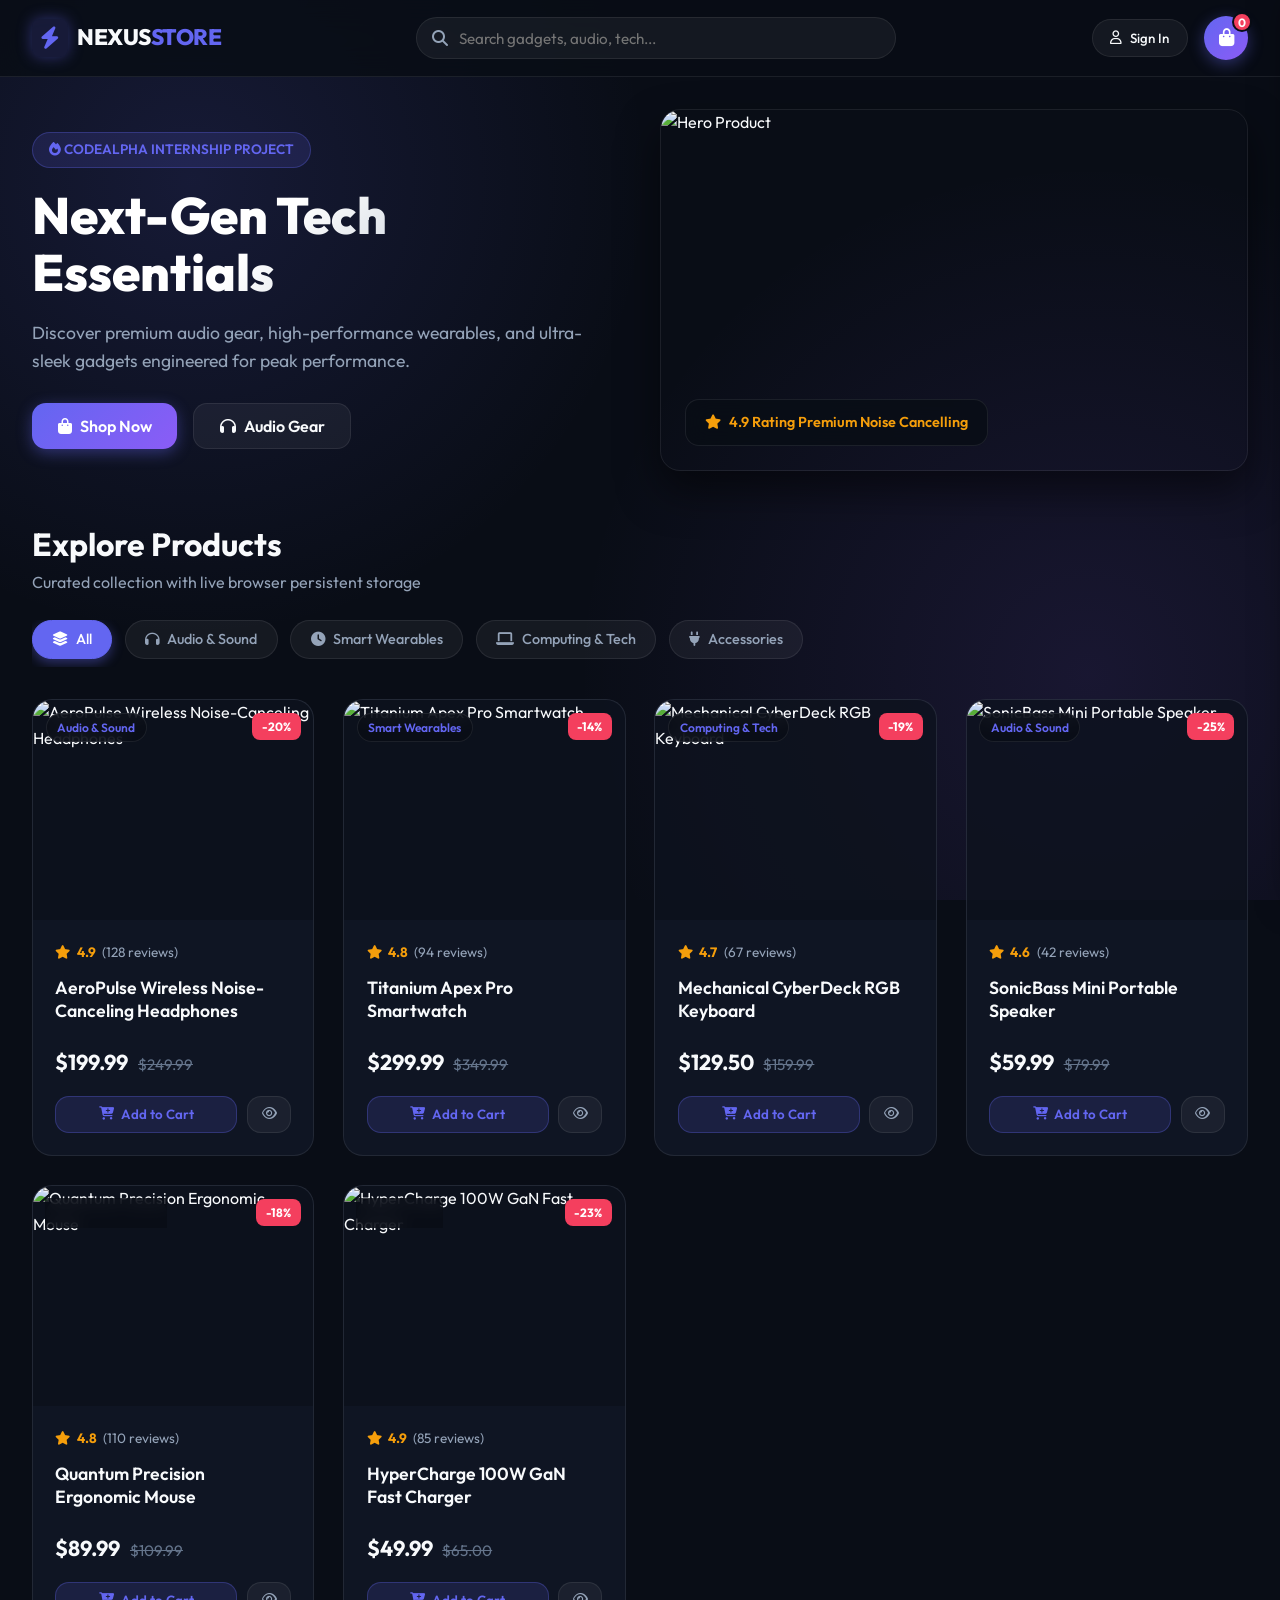
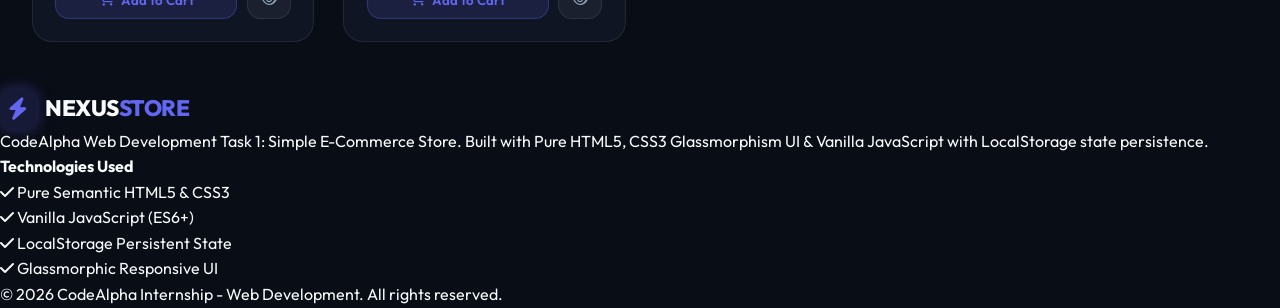
==== index.html @ c063c78a "Convert store to standalone HTML5, CSS3, and JavaScript with LocalStorage persistence" ====
<!DOCTYPE html>
<html lang="en">
<head>
    <meta charset="UTF-8">
    <meta name="viewport" content="width=device-width, initial-scale=1.0">
    <title>NEXUS - Modern E-Commerce Experience</title>
    <!-- FontAwesome & Google Fonts -->
    <link rel="stylesheet" href="https://cdnjs.cloudflare.com/ajax/libs/font-awesome/6.4.0/css/all.min.css">
    <link rel="preconnect" href="https://fonts.googleapis.com">
    <link rel="preconnect" href="https://fonts.gstatic.com" crossorigin>
    <link href="https://fonts.googleapis.com/css2?family=Outfit:wght@300;400;500;600;700;800&display=swap" rel="stylesheet">
    <link rel="stylesheet" href="styles.css">
</head>
<body>
    <!-- Navigation Bar -->
    <nav class="navbar">
        <div class="nav-container">
            <a href="#" class="logo">
                <i class="fa-solid fa-bolt logo-icon"></i>
                <span>NEXUS<span class="logo-accent">STORE</span></span>
            </a>

            <div class="search-bar-container">
                <i class="fa-solid fa-magnifying-glass search-icon"></i>
                <input type="text" id="searchInput" placeholder="Search gadgets, audio, tech..." onkeyup="handleSearch(event)">
                <button class="clear-search" id="clearSearchBtn" onclick="clearSearch()" style="display: none;"><i class="fa-solid fa-xmark"></i></button>
            </div>

            <div class="nav-actions">
                <button class="nav-btn" id="ordersBtn" onclick="openOrdersModal()" style="display: none;">
                    <i class="fa-solid fa-box-open"></i>
                    <span>My Orders</span>
                </button>

                <button class="nav-btn user-btn" id="authBtn" onclick="openAuthModal()">
                    <i class="fa-regular fa-user"></i>
                    <span id="userBtnText">Sign In</span>
                </button>

                <button class="cart-trigger-btn" onclick="toggleCartDrawer()">
                    <i class="fa-solid fa-bag-shopping"></i>
                    <span class="cart-count-badge" id="cartBadge">0</span>
                </button>
            </div>
        </div>
    </nav>

    <!-- Main Banner Hero -->
    <header class="hero-section">
        <div class="hero-content">
            <span class="hero-badge"><i class="fa-solid fa-fire"></i> CODEALPHA INTERNSHIP PROJECT</span>
            <h1>Next-Gen Tech Essentials</h1>
            <p>Discover premium audio gear, high-performance wearables, and ultra-sleek gadgets engineered for peak performance.</p>
            <div class="hero-cta-buttons">
                <button class="btn btn-primary" onclick="scrollToShop()"><i class="fa-solid fa-bag-shopping"></i> Shop Now</button>
                <button class="btn btn-secondary" onclick="filterCategory('audio')"><i class="fa-solid fa-headphones"></i> Audio Gear</button>
            </div>
        </div>
        <div class="hero-banner-card">
            <img src="https://images.unsplash.com/photo-1505740420928-5e560c06d30e?w=800&auto=format&fit=crop&q=80" alt="Hero Product" class="hero-image">
            <div class="hero-floating-badge">
                <i class="fa-solid fa-star"></i> 4.9 Rating Premium Noise Cancelling
            </div>
        </div>
    </header>

    <!-- Main Shop Container -->
    <main class="shop-container" id="shop">
        <div class="section-header">
            <div>
                <h2 class="section-title">Explore Products</h2>
                <p class="section-subtitle">Curated collection with live browser persistent storage</p>
            </div>
            
            <!-- Category Filters -->
            <div class="categories-bar" id="categoriesBar">
                <button class="category-chip active" data-slug="all" onclick="filterCategory('all')">
                    <i class="fa-solid fa-layer-group"></i> All
                </button>
                <!-- Dynamic categories loaded via JS -->
            </div>
        </div>

        <!-- Product Grid -->
        <div class="product-grid" id="productGrid">
            <!-- Dynamic product cards populated via JS -->
            <div class="loading-spinner">
                <div class="spinner"></div>
                <p>Fetching catalog...</p>
            </div>
        </div>
    </main>

    <!-- Footer -->
    <footer class="footer">
        <div class="footer-container">
            <div class="footer-brand">
                <div class="logo">
                    <i class="fa-solid fa-bolt logo-icon"></i>
                    <span>NEXUS<span class="logo-accent">STORE</span></span>
                </div>
                <p>CodeAlpha Web Development Task 1: Simple E-Commerce Store. Built with Pure HTML5, CSS3 Glassmorphism UI & Vanilla JavaScript with LocalStorage state persistence.</p>
            </div>
            <div class="footer-links">
                <h4>Technologies Used</h4>
                <ul>
                    <li><i class="fa-solid fa-check"></i> Pure Semantic HTML5 & CSS3</li>
                    <li><i class="fa-solid fa-check"></i> Vanilla JavaScript (ES6+)</li>
                    <li><i class="fa-solid fa-check"></i> LocalStorage Persistent State</li>
                    <li><i class="fa-solid fa-check"></i> Glassmorphic Responsive UI</li>
                </ul>
            </div>
        </div>
        <div class="footer-bottom">
            <p>© 2026 CodeAlpha Internship - Web Development. All rights reserved.</p>
        </div>
    </footer>

    <!-- CART SIDEBAR DRAWER -->
    <div class="cart-overlay" id="cartOverlay" onclick="toggleCartDrawer()"></div>
    <aside class="cart-drawer" id="cartDrawer">
        <div class="cart-header">
            <h3><i class="fa-solid fa-bag-shopping"></i> Shopping Cart</h3>
            <button class="close-btn" onclick="toggleCartDrawer()"><i class="fa-solid fa-xmark"></i></button>
        </div>

        <div class="cart-body" id="cartItemsContainer">
            <!-- Cart items populated via JS -->
        </div>

        <div class="cart-footer">
            <div class="cart-summary-row">
                <span>Subtotal</span>
                <span id="cartSubtotal">$0.00</span>
            </div>
            <div class="cart-summary-row">
                <span>Shipping</span>
                <span class="free-shipping">FREE</span>
            </div>
            <div class="cart-summary-row total-row">
                <span>Total</span>
                <span id="cartTotal">$0.00</span>
            </div>
            <button class="btn btn-primary checkout-btn" id="checkoutTriggerBtn" onclick="openCheckoutModal()" disabled>
                <i class="fa-solid fa-lock"></i> Proceed to Checkout
            </button>
        </div>
    </aside>

    <!-- PRODUCT QUICK VIEW MODAL -->
    <div class="modal" id="productModal">
        <div class="modal-overlay" onclick="closeModal('productModal')"></div>
        <div class="modal-content product-modal-content">
            <button class="modal-close-btn" onclick="closeModal('productModal')"><i class="fa-solid fa-xmark"></i></button>
            <div class="modal-body" id="productModalBody">
                <!-- Loaded via JS -->
            </div>
        </div>
    </div>

    <!-- CHECKOUT MODAL -->
    <div class="modal" id="checkoutModal">
        <div class="modal-overlay" onclick="closeModal('checkoutModal')"></div>
        <div class="modal-content checkout-modal-content">
            <button class="modal-close-btn" onclick="closeModal('checkoutModal')"><i class="fa-solid fa-xmark"></i></button>
            <div class="checkout-header">
                <h2><i class="fa-solid fa-credit-card"></i> Order Checkout</h2>
                <p>Complete your shipping information to process your order.</p>
            </div>
            <form id="checkoutForm" onsubmit="handleCheckoutSubmit(event)">
                <div class="form-group">
                    <label><i class="fa-solid fa-user"></i> Full Name</label>
                    <input type="text" id="chkFullName" placeholder="Shaurya Kartik" required>
                </div>
                <div class="form-group">
                    <label><i class="fa-solid fa-envelope"></i> Email Address</label>
                    <input type="email" id="chkEmail" placeholder="shaurya@example.com" required>
                </div>
                <div class="form-group">
                    <label><i class="fa-solid fa-location-dot"></i> Shipping Address</label>
                    <input type="text" id="chkAddress" placeholder="123 Innovation Drive, Tech Suite 4" required>
                </div>
                <div class="form-row">
                    <div class="form-group">
                        <label><i class="fa-solid fa-city"></i> City</label>
                        <input type="text" id="chkCity" placeholder="New Delhi" required>
                    </div>
                    <div class="form-group">
                        <label><i class="fa-solid fa-hashtag"></i> Zip / Postal Code</label>
                        <input type="text" id="chkZip" placeholder="110001" required>
                    </div>
                </div>

                <div class="order-summary-box">
                    <div class="summary-line">
                        <span>Items Total:</span>
                        <strong id="chkSummaryTotal">$0.00</strong>
                    </div>
                    <div class="summary-line">
                        <span>Delivery Fee:</span>
                        <span class="free-shipping">FREE (CodeAlpha Promo)</span>
                    </div>
                </div>

                <button type="submit" class="btn btn-primary btn-block">
                    <i class="fa-solid fa-check-circle"></i> Place Order Now
                </button>
            </form>
        </div>
    </div>

    <!-- AUTHENTICATION MODAL (LOGIN / REGISTER) -->
    <div class="modal" id="authModal">
        <div class="modal-overlay" onclick="closeModal('authModal')"></div>
        <div class="modal-content auth-modal-content">
            <button class="modal-close-btn" onclick="closeModal('authModal')"><i class="fa-solid fa-xmark"></i></button>
            
            <div class="auth-tabs">
                <button class="auth-tab active" id="loginTab" onclick="switchAuthTab('login')">Sign In</button>
                <button class="auth-tab" id="registerTab" onclick="switchAuthTab('register')">Register Account</button>
            </div>

            <!-- Login Form -->
            <form id="loginForm" class="auth-form" onsubmit="handleLoginSubmit(event)">
                <h3>Welcome Back</h3>
                <div class="form-group">
                    <label>Username</label>
                    <input type="text" id="loginUsername" placeholder="Enter your username" required>
                </div>
                <div class="form-group">
                    <label>Password</label>
                    <input type="password" id="loginPassword" placeholder="••••••••" required>
                </div>
                <button type="submit" class="btn btn-primary btn-block">Sign In</button>
            </form>

            <!-- Register Form -->
            <form id="registerForm" class="auth-form" onsubmit="handleRegisterSubmit(event)" style="display: none;">
                <h3>Create an Account</h3>
                <div class="form-group">
                    <label>Username</label>
                    <input type="text" id="regUsername" placeholder="Choose a username" required>
                </div>
                <div class="form-group">
                    <label>Email Address</label>
                    <input type="email" id="regEmail" placeholder="yourname@example.com" required>
                </div>
                <div class="form-group">
                    <label>Password</label>
                    <input type="password" id="regPassword" placeholder="Minimum 6 characters" required>
                </div>
                <button type="submit" class="btn btn-primary btn-block">Register Account</button>
            </form>
        </div>
    </div>

    <!-- ORDERS MODAL -->
    <div class="modal" id="ordersModal">
        <div class="modal-overlay" onclick="closeModal('ordersModal')"></div>
        <div class="modal-content orders-modal-content">
            <button class="modal-close-btn" onclick="closeModal('ordersModal')"><i class="fa-solid fa-xmark"></i></button>
            <h2><i class="fa-solid fa-receipt"></i> Your Order History</h2>
            <p>Track your past orders and their status in real-time.</p>
            <div id="ordersList" class="orders-list">
                <!-- Orders populated via JS -->
            </div>
        </div>
    </div>

    <!-- TOAST NOTIFICATIONS CONTAINER -->
    <div id="toastContainer" class="toast-container"></div>

    <script src="app.js"></script>
</body>
</html>
---- styles.css ----
:root {
    --bg-dark: #090d16;
    --bg-card: rgba(18, 25, 41, 0.75);
    --bg-card-hover: rgba(30, 41, 67, 0.85);
    --border-color: rgba(255, 255, 255, 0.08);
    --border-glow: rgba(99, 102, 241, 0.3);
    
    --primary: #6366f1;
    --primary-hover: #4f46e5;
    --primary-glow: rgba(99, 102, 241, 0.4);
    --accent: #8b5cf6;
    --accent-emerald: #10b981;
    --accent-rose: #f43f5e;
    --accent-amber: #f59e0b;
    
    --text-main: #f8fafc;
    --text-muted: #94a3b8;
    --text-dim: #64748b;
    
    --radius-sm: 8px;
    --radius-md: 14px;
    --radius-lg: 20px;
    --radius-full: 9999px;
    
    --transition: all 0.25s cubic-bezier(0.4, 0, 0.2, 1);
    --font-family: 'Outfit', -apple-system, BlinkMacSystemFont, sans-serif;
}

* {
    margin: 0;
    padding: 0;
    box-sizing: border-box;
    font-family: var(--font-family);
}

body {
    background-color: var(--bg-dark);
    color: var(--text-main);
    min-height: 100vh;
    overflow-x: hidden;
    line-height: 1.6;
    background-image: 
        radial-gradient(circle at 15% 20%, rgba(99, 102, 241, 0.15) 0%, transparent 35%),
        radial-gradient(circle at 85% 75%, rgba(139, 92, 246, 0.12) 0%, transparent 40%);
    background-attachment: fixed;
}

/* Custom Scrollbar */
::-webkit-scrollbar {
    width: 8px;
}
::-webkit-scrollbar-track {
    background: var(--bg-dark);
}
::-webkit-scrollbar-thumb {
    background: #1e293b;
    border-radius: var(--radius-full);
}
::-webkit-scrollbar-thumb:hover {
    background: var(--primary);
}

/* NAVBAR */
.navbar {
    position: sticky;
    top: 0;
    z-index: 100;
    background: rgba(9, 13, 22, 0.85);
    backdrop-filter: blur(16px);
    border-bottom: 1px solid var(--border-color);
    padding: 1rem 2rem;
}

.nav-container {
    max-width: 1280px;
    margin: 0 auto;
    display: flex;
    align-items: center;
    justify-content: space-between;
    gap: 1.5rem;
}

.logo {
    display: flex;
    align-items: center;
    gap: 0.6rem;
    font-size: 1.4rem;
    font-weight: 800;
    color: var(--text-main);
    text-decoration: none;
    letter-spacing: -0.5px;
}

.logo-icon {
    color: var(--primary);
    background: rgba(99, 102, 241, 0.15);
    padding: 0.5rem;
    border-radius: var(--radius-sm);
    box-shadow: 0 0 15px var(--primary-glow);
}

.logo-accent {
    color: var(--primary);
}

.search-bar-container {
    flex: 1;
    max-width: 480px;
    position: relative;
    display: flex;
    align-items: center;
}

.search-bar-container input {
    width: 100%;
    background: rgba(255, 255, 255, 0.05);
    border: 1px solid var(--border-color);
    padding: 0.65rem 1rem 0.65rem 2.6rem;
    border-radius: var(--radius-full);
    color: var(--text-main);
    font-size: 0.95rem;
    transition: var(--transition);
}

.search-bar-container input:focus {
    outline: none;
    background: rgba(255, 255, 255, 0.08);
    border-color: var(--primary);
    box-shadow: 0 0 15px var(--primary-glow);
}

.search-icon {
    position: absolute;
    left: 1rem;
    color: var(--text-muted);
}

.clear-search {
    position: absolute;
    right: 0.8rem;
    background: none;
    border: none;
    color: var(--text-muted);
    cursor: pointer;
}

.nav-actions {
    display: flex;
    align-items: center;
    gap: 1rem;
}

.nav-btn {
    background: rgba(255, 255, 255, 0.05);
    border: 1px solid var(--border-color);
    color: var(--text-main);
    padding: 0.6rem 1.1rem;
    border-radius: var(--radius-full);
    cursor: pointer;
    font-weight: 500;
    display: flex;
    align-items: center;
    gap: 0.5rem;
    transition: var(--transition);
}

.nav-btn:hover {
    background: rgba(255, 255, 255, 0.1);
    border-color: var(--primary);
}

.cart-trigger-btn {
    position: relative;
    background: linear-gradient(135deg, var(--primary), var(--accent));
    border: none;
    color: white;
    width: 44px;
    height: 44px;
    border-radius: var(--radius-full);
    display: flex;
    align-items: center;
    justify-content: center;
    cursor: pointer;
    font-size: 1.1rem;
    box-shadow: 0 4px 15px var(--primary-glow);
    transition: var(--transition);
}

.cart-trigger-btn:hover {
    transform: translateY(-2px);
    box-shadow: 0 6px 20px var(--primary-glow);
}

.cart-count-badge {
    position: absolute;
    top: -4px;
    right: -4px;
    background: var(--accent-rose);
    color: white;
    font-size: 0.75rem;
    font-weight: 700;
    width: 20px;
    height: 20px;
    border-radius: 50%;
    display: flex;
    align-items: center;
    justify-content: center;
    border: 2px solid var(--bg-dark);
}

/* HERO SECTION */
.hero-section {
    max-width: 1280px;
    margin: 2rem auto;
    padding: 0 2rem;
    display: grid;
    grid-template-columns: 1fr 1fr;
    gap: 2.5rem;
    align-items: center;
}

.hero-content {
    display: flex;
    flex-direction: column;
    gap: 1.2rem;
}

.hero-badge {
    align-self: flex-start;
    background: rgba(99, 102, 241, 0.15);
    border: 1px solid var(--border-glow);
    color: var(--primary);
    padding: 0.4rem 1rem;
    border-radius: var(--radius-full);
    font-size: 0.85rem;
    font-weight: 600;
}

.hero-content h1 {
    font-size: 3.2rem;
    font-weight: 800;
    line-height: 1.1;
    background: linear-gradient(135deg, #ffffff 40%, var(--text-muted));
    -webkit-background-clip: text;
    -webkit-text-fill-color: transparent;
}

.hero-content p {
    color: var(--text-muted);
    font-size: 1.1rem;
}

.hero-cta-buttons {
    display: flex;
    gap: 1rem;
    margin-top: 0.5rem;
}

.btn {
    padding: 0.75rem 1.6rem;
    border-radius: var(--radius-md);
    font-size: 1rem;
    font-weight: 600;
    cursor: pointer;
    display: inline-flex;
    align-items: center;
    justify-content: center;
    gap: 0.5rem;
    transition: var(--transition);
    border: none;
}

.btn-primary {
    background: linear-gradient(135deg, var(--primary), var(--accent));
    color: white;
    box-shadow: 0 4px 15px var(--primary-glow);
}

.btn-primary:hover {
    transform: translateY(-2px);
    box-shadow: 0 6px 22px var(--primary-glow);
}

.btn-secondary {
    background: rgba(255, 255, 255, 0.05);
    border: 1px solid var(--border-color);
    color: var(--text-main);
}

.btn-secondary:hover {
    background: rgba(255, 255, 255, 0.1);
    border-color: var(--primary);
}

.btn-block {
    width: 100%;
}

.hero-banner-card {
    position: relative;
    border-radius: var(--radius-lg);
    overflow: hidden;
    border: 1px solid var(--border-color);
    box-shadow: 0 20px 40px rgba(0,0,0,0.5);
}

.hero-image {
    width: 100%;
    height: 360px;
    object-fit: cover;
    display: block;
    transition: transform 0.5s ease;
}

.hero-banner-card:hover .hero-image {
    transform: scale(1.04);
}

.hero-floating-badge {
    position: absolute;
    bottom: 1.5rem;
    left: 1.5rem;
    background: rgba(9, 13, 22, 0.85);
    backdrop-filter: blur(12px);
    padding: 0.7rem 1.2rem;
    border-radius: var(--radius-md);
    border: 1px solid var(--border-color);
    font-size: 0.9rem;
    font-weight: 600;
    color: var(--accent-amber);
    display: flex;
    align-items: center;
    gap: 0.5rem;
}

/* SHOP CONTAINER & PRODUCTS */
.shop-container {
    max-width: 1280px;
    margin: 3rem auto;
    padding: 0 2rem;
}

.section-header {
    display: flex;
    flex-direction: column;
    gap: 1.5rem;
    margin-bottom: 2rem;
}

.section-title {
    font-size: 2rem;
    font-weight: 700;
}

.section-subtitle {
    color: var(--text-muted);
}

.categories-bar {
    display: flex;
    gap: 0.8rem;
    overflow-x: auto;
    padding-bottom: 0.5rem;
}

.category-chip {
    background: rgba(255, 255, 255, 0.05);
    border: 1px solid var(--border-color);
    color: var(--text-muted);
    padding: 0.6rem 1.2rem;
    border-radius: var(--radius-full);
    cursor: pointer;
    font-size: 0.9rem;
    font-weight: 500;
    white-space: nowrap;
    transition: var(--transition);
    display: flex;
    align-items: center;
    gap: 0.5rem;
}

.category-chip:hover {
    color: var(--text-main);
    border-color: var(--primary);
}

.category-chip.active {
    background: var(--primary);
    color: white;
    border-color: var(--primary);
    box-shadow: 0 4px 12px var(--primary-glow);
}

.product-grid {
    display: grid;
    grid-template-columns: repeat(auto-fill, minmax(270px, 1fr));
    gap: 1.8rem;
    min-height: 350px;
}

/* PRODUCT CARD */
.product-card {
    background: var(--bg-card);
    border: 1px solid var(--border-color);
    border-radius: var(--radius-lg);
    overflow: hidden;
    display: flex;
    flex-direction: column;
    transition: var(--transition);
    position: relative;
}

.product-card:hover {
    transform: translateY(-6px);
    background: var(--bg-card-hover);
    border-color: var(--border-glow);
    box-shadow: 0 12px 30px rgba(0, 0, 0, 0.4);
}

.product-image-wrap {
    position: relative;
    width: 100%;
    height: 220px;
    overflow: hidden;
    background: rgba(0,0,0,0.2);
}

.product-image-wrap img {
    width: 100%;
    height: 100%;
    object-fit: cover;
    transition: transform 0.4s ease;
}

.product-card:hover .product-image-wrap img {
    transform: scale(1.07);
}

.product-tag {
    position: absolute;
    top: 0.8rem;
    left: 0.8rem;
    background: rgba(9, 13, 22, 0.8);
    backdrop-filter: blur(8px);
    border: 1px solid var(--border-color);
    color: var(--primary);
    padding: 0.25rem 0.65rem;
    border-radius: var(--radius-full);
    font-size: 0.75rem;
    font-weight: 600;
}

.discount-tag {
    position: absolute;
    top: 0.8rem;
    right: 0.8rem;
    background: var(--accent-rose);
    color: white;
    padding: 0.25rem 0.6rem;
    border-radius: var(--radius-sm);
    font-size: 0.75rem;
    font-weight: 700;
}

.product-details {
    padding: 1.4rem;
    display: flex;
    flex-direction: column;
    flex: 1;
}

.product-title {
    font-size: 1.1rem;
    font-weight: 600;
    margin-bottom: 0.4rem;
    color: var(--text-main);
    line-height: 1.3;
}

.product-rating {
    display: flex;
    align-items: center;
    gap: 0.4rem;
    font-size: 0.85rem;
    color: var(--accent-amber);
    margin-bottom: 0.8rem;
}

.product-rating span {
    color: var(--text-muted);
}

.product-price-row {
    display: flex;
    align-items: baseline;
    gap: 0.6rem;
    margin-top: auto;
    padding-top: 1rem;
}

.current-price {
    font-size: 1.35rem;
    font-weight: 700;
    color: var(--text-main);
}

.old-price {
    font-size: 0.95rem;
    color: var(--text-dim);
    text-decoration: line-through;
}

.product-actions {
    display: grid;
    grid-template-columns: 1fr 44px;
    gap: 0.6rem;
    margin-top: 1rem;
}

.add-cart-btn {
    background: rgba(99, 102, 241, 0.15);
    border: 1px solid var(--border-glow);
    color: var(--primary);
    padding: 0.6rem;
    border-radius: var(--radius-md);
    font-weight: 600;
    cursor: pointer;
    display: flex;
    align-items: center;
    justify-content: center;
    gap: 0.4rem;
    transition: var(--transition);
}

.add-cart-btn:hover {
    background: var(--primary);
    color: white;
    box-shadow: 0 4px 12px var(--primary-glow);
}

.quick-view-btn {
    background: rgba(255, 255, 255, 0.05);
    border: 1px solid var(--border-color);
    color: var(--text-muted);
    border-radius: var(--radius-md);
    cursor: pointer;
    display: flex;
    align-items: center;
    justify-content: center;
    transition: var(--transition);
}

.quick-view-btn:hover {
    color: var(--text-main);
    border-color: var(--primary);
}

/* CART DRAWER */
.cart-overlay {
    position: fixed;
    inset: 0;
    background: rgba(0,0,0,0.7);
    backdrop-filter: blur(4px);
    z-index: 200;
    opacity: 0;
    pointer-events: none;
    transition: opacity 0.3s ease;
}

.cart-overlay.active {
    opacity: 1;
    pointer-events: auto;
}

.cart-drawer {
    position: fixed;
    top: 0;
    right: -420px;
    width: 400px;
    max-width: 100vw;
    height: 100vh;
    background: #0f172a;
    border-left: 1px solid var(--border-color);
    z-index: 201;
    display: flex;
    flex-direction: column;
    transition: right 0.35s cubic-bezier(0.4, 0, 0.2, 1);
    box-shadow: -10px 0 30px rgba(0,0,0,0.5);
}

.cart-drawer.active {
    right: 0;
}

.cart-header {
    padding: 1.5rem;
    border-bottom: 1px solid var(--border-color);
    display: flex;
    justify-content: space-between;
    align-items: center;
}

.close-btn {
    background: none;
    border: none;
    color: var(--text-muted);
    font-size: 1.3rem;
    cursor: pointer;
    transition: var(--transition);
}

.close-btn:hover {
    color: var(--text-main);
}

.cart-body {
    flex: 1;
    overflow-y: auto;
    padding: 1.5rem;
    display: flex;
    flex-direction: column;
    gap: 1.2rem;
}

.empty-cart {
    text-align: center;
    margin: auto 0;
    color: var(--text-muted);
}

.empty-cart i {
    font-size: 3.5rem;
    color: var(--text-dim);
    margin-bottom: 1rem;
}

.cart-item {
    display: grid;
    grid-template-columns: 70px 1fr auto;
    gap: 1rem;
    align-items: center;
    background: var(--bg-card);
    padding: 0.8rem;
    border-radius: var(--radius-md);
    border: 1px solid var(--border-color);
}

.cart-item img {
    width: 70px;
    height: 70px;
    object-fit: cover;
    border-radius: var(--radius-sm);
}

.cart-item-info h4 {
    font-size: 0.95rem;
    font-weight: 600;
    margin-bottom: 0.2rem;
}

.cart-item-price {
    font-size: 0.9rem;
    color: var(--primary);
    font-weight: 700;
}

.qty-controls {
    display: flex;
    align-items: center;
    gap: 0.4rem;
    background: rgba(255,255,255,0.05);
    border: 1px solid var(--border-color);
    border-radius: var(--radius-sm);
    padding: 0.2rem;
}

.qty-btn {
    background: none;
    border: none;
    color: var(--text-main);
    width: 24px;
    height: 24px;
    cursor: pointer;
    font-weight: bold;
}

.qty-val {
    font-size: 0.85rem;
    font-weight: 600;
    width: 20px;
    text-align: center;
}

.cart-footer {
    padding: 1.5rem;
    border-top: 1px solid var(--border-color);
    background: rgba(9, 13, 22, 0.9);
}

.cart-summary-row {
    display: flex;
    justify-content: space-between;
    color: var(--text-muted);
    font-size: 0.95rem;
    margin-bottom: 0.5rem;
}

.free-shipping {
    color: var(--accent-emerald);
    font-weight: 600;
}

.total-row {
    color: var(--text-main);
    font-size: 1.2rem;
    font-weight: 700;
    margin-top: 0.8rem;
    padding-top: 0.8rem;
    border-top: 1px solid var(--border-color);
}

.checkout-btn {
    margin-top: 1.2rem;
    width: 100%;
}

/* MODALS */
.modal {
    position: fixed;
    inset: 0;
    z-index: 300;
    display: flex;
    align-items: center;
    justify-content: center;
    padding: 1.5rem;
    opacity: 0;
    pointer-events: none;
    transition: opacity 0.3s ease;
}

.modal.active {
    opacity: 1;
    pointer-events: auto;
}

.modal-overlay {
    position: absolute;
    inset: 0;
    background: rgba(0, 0, 0, 0.75);
    backdrop-filter: blur(8px);
}

.modal-content {
    position: relative;
    background: #0f172a;
    border: 1px solid var(--border-color);
    border-radius: var(--radius-lg);
    width: 100%;
    max-width: 520px;
    max-height: 90vh;
    overflow-y: auto;
    padding: 2rem;
    box-shadow: 0 25px 50px rgba(0, 0, 0, 0.6);
    z-index: 10;
}

.product-modal-content {
    max-width: 800px;
}

.modal-close-btn {
    position: absolute;
    top: 1.2rem;
    right: 1.2rem;
    background: rgba(255, 255, 255, 0.05);
    border: 1px solid var(--border-color);
    color: var(--text-muted);
    width: 36px;
    height: 36px;
    border-radius: 50%;
    cursor: pointer;
    display: flex;
    align-items: center;
    justify-content: center;
    transition: var(--transition);
}

.modal-close-btn:hover {
    color: white;
    border-color: var(--primary);
}

/* FORMS */
.form-group {
    display: flex;
    flex-direction: column;
    gap: 0.4rem;
    margin-bottom: 1.2rem;
}

.form-group label {
    font-size: 0.88rem;
    font-weight: 500;
    color: var(--text-muted);
}

.form-group input, .form-group select, .form-group textarea {
    background: rgba(255, 255, 255, 0.04);
    border: 1px solid var(--border-color);
    padding: 0.75rem 1rem;
    border-radius: var(--radius-md);
    color: var(--text-main);
    font-size: 0.95rem;
    transition: var(--transition);
}

.form-group input:focus {
    outline: none;
    border-color: var(--primary);
    box-shadow: 0 0 12px var(--primary-glow);
}

.form-row {
    display: grid;
    grid-template-columns: 1fr 1fr;
    gap: 1rem;
}

/* AUTH MODAL TABS */
.auth-tabs {
    display: flex;
    border-bottom: 1px solid var(--border-color);
    margin-bottom: 1.5rem;
}

.auth-tab {
    flex: 1;
    padding: 0.8rem;
    background: none;
    border: none;
    color: var(--text-muted);
    font-weight: 600;
    cursor: pointer;
    border-bottom: 2px solid transparent;
    transition: var(--transition);
}

.auth-tab.active {
    color: var(--primary);
    border-bottom-color: var(--primary);
}

/* ORDERS MODAL */
.orders-list {
    display: flex;
    flex-direction: column;
    gap: 1rem;
    margin-top: 1.5rem;
}

.order-card {
    background: var(--bg-card);
    border: 1px solid var(--border-color);
    border-radius: var(--radius-md);
    padding: 1.2rem;
}

.order-card-header {
    display: flex;
    justify-content: space-between;
    align-items: center;
    border-bottom: 1px solid var(--border-color);
    padding-bottom: 0.8rem;
    margin-bottom: 0.8rem;
}

.order-badge {
    background: rgba(16, 185, 129, 0.15);
    color: var(--accent-emerald);
    padding: 0.25rem 0.75rem;
    border-radius: var(--radius-full);
    font-size: 0.8rem;
    font-weight: 600;
}

/* TOAST NOTIFICATIONS */
.toast-container {
    position: fixed;
    bottom: 2rem;
    right: 2rem;
    z-index: 999;
    display: flex;
    flex-direction: column;
    gap: 0.8rem;
}

.toast {
    background: #0f172a;
    border: 1px solid var(--border-glow);
    color: white;
    padding: 0.9rem 1.4rem;
    border-radius: var(--radius-md);
    box-shadow: 0 10px 25px rgba(0,0,0,0.5);
    display: flex;
    align-items: center;
    gap: 0.7rem;
    animation: slideInRight 0.3s cubic-bezier(0.4, 0, 0.2, 1);
}

@keyframes slideInRight {
    from { transform: translateX(100%); opacity: 0; }
    to { transform: translateX(0); opacity: 1; }
}

.loading-spinner {
    grid-column: 1 / -1;
    display: flex;
    flex-direction: column;
    align-items: center;
    justify-content: center;
    gap: 1rem;
    padding: 4rem;
    color: var(--text-muted);
}

.spinner {
    width: 40px;
    height: 40px;
    border: 3px solid var(--border-color);
    border-top-color: var(--primary);
    border-radius: 50%;
    animation: spin 0.8s linear infinite;
}

@keyframes spin {
    to { transform: rotate(360deg); }
}

/* RESPONSIVE */
@media (max-width: 900px) {
    .hero-section {
        grid-template-columns: 1fr;
    }
    .hero-content h1 {
        font-size: 2.3rem;
    }
}
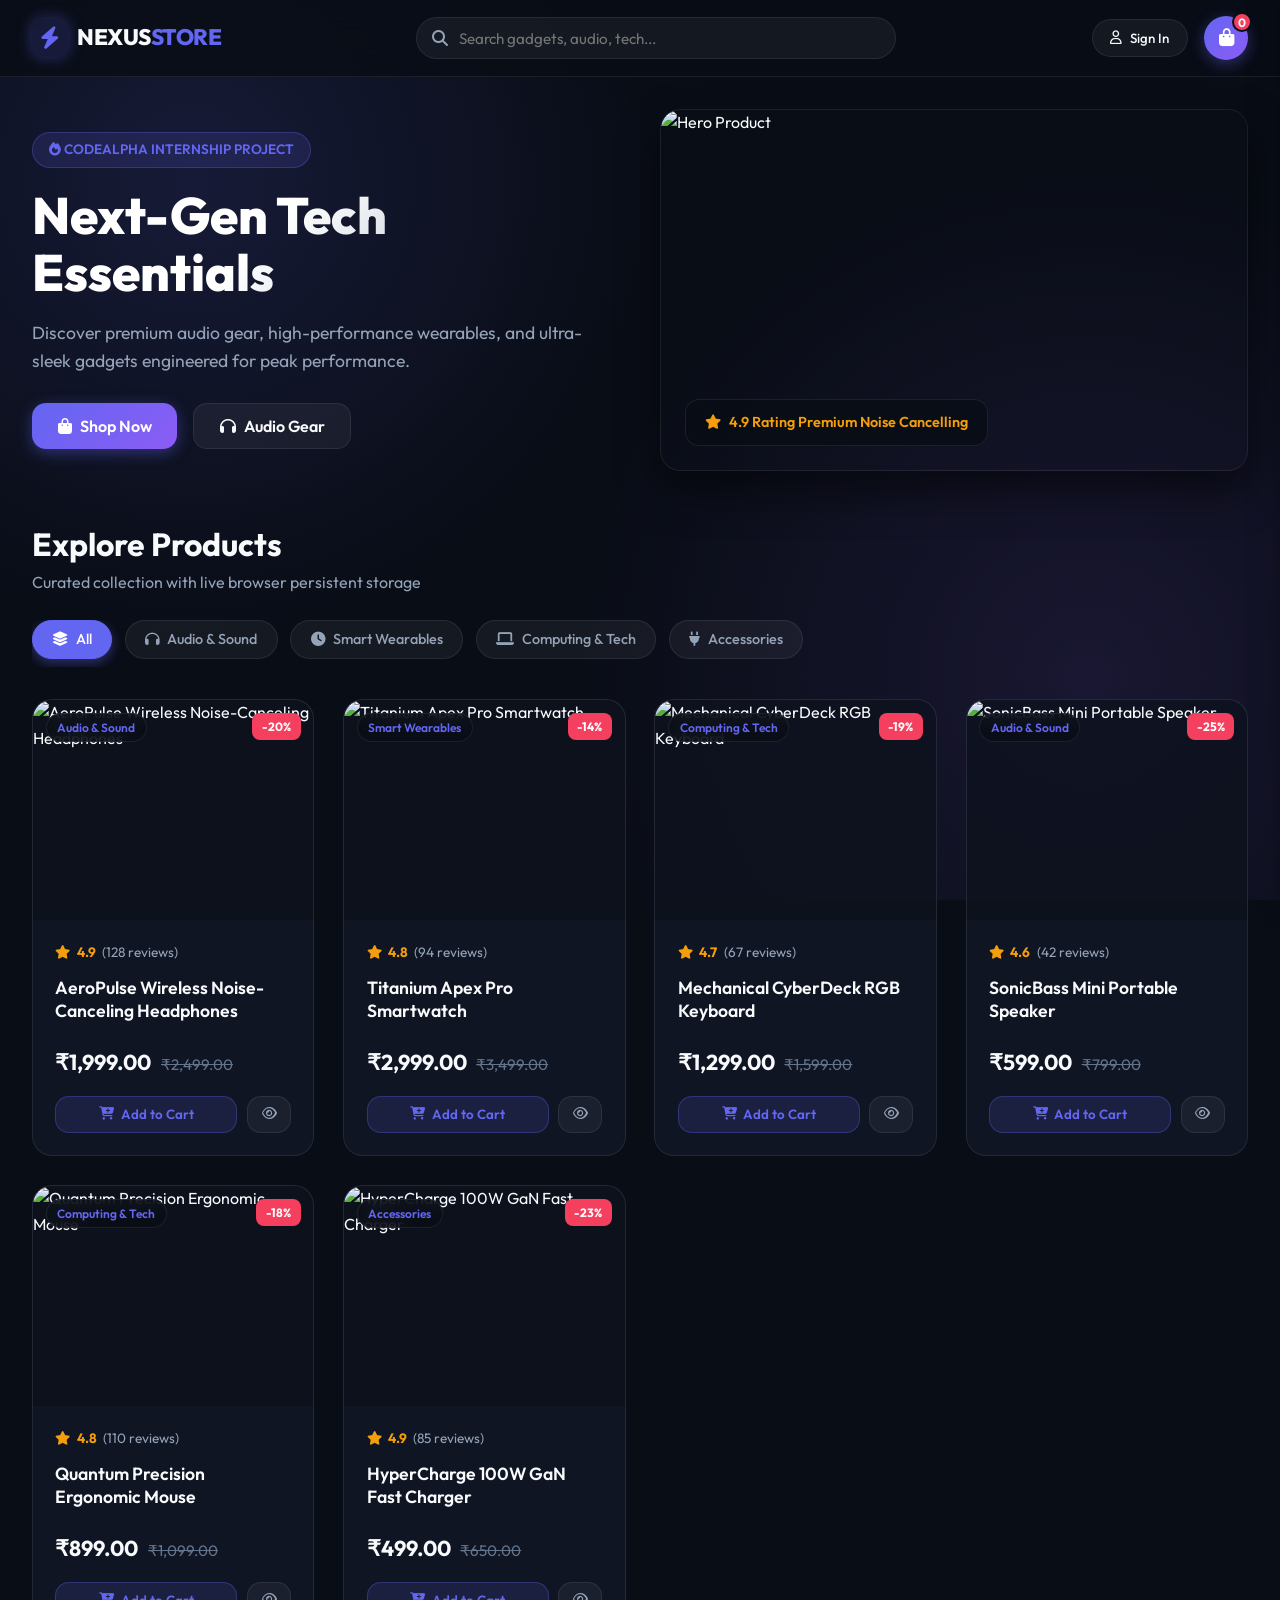
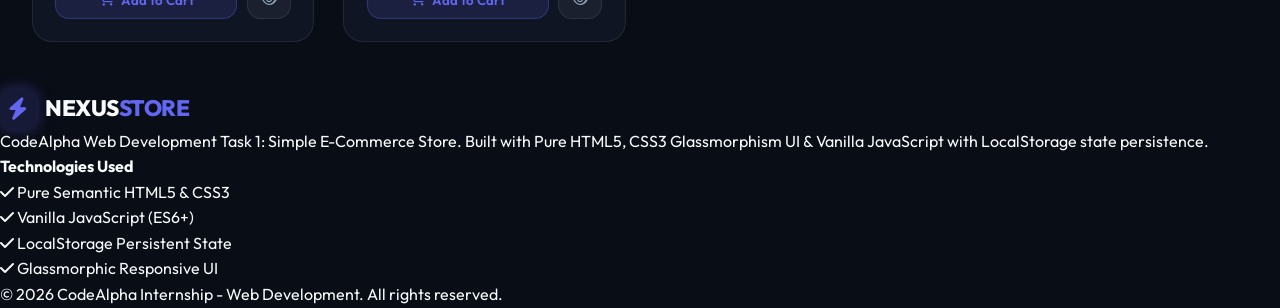
==== commit 4659d97f: "Convert currency symbol to Indian Rupees (₹) with INR locale formatting" ====
--- a/index.html
+++ b/index.html
@@ -131,7 +131,7 @@
         <div class="cart-footer">
             <div class="cart-summary-row">
                 <span>Subtotal</span>
-                <span id="cartSubtotal">$0.00</span>
+                <span id="cartSubtotal">₹0.00</span>
             </div>
             <div class="cart-summary-row">
                 <span>Shipping</span>
@@ -139,7 +139,7 @@
             </div>
             <div class="cart-summary-row total-row">
                 <span>Total</span>
-                <span id="cartTotal">$0.00</span>
+                <span id="cartTotal">₹0.00</span>
             </div>
             <button class="btn btn-primary checkout-btn" id="checkoutTriggerBtn" onclick="openCheckoutModal()" disabled>
                 <i class="fa-solid fa-lock"></i> Proceed to Checkout
@@ -194,7 +194,7 @@
                 <div class="order-summary-box">
                     <div class="summary-line">
                         <span>Items Total:</span>
-                        <strong id="chkSummaryTotal">$0.00</strong>
+                        <strong id="chkSummaryTotal">₹0.00</strong>
                     </div>
                     <div class="summary-line">
                         <span>Delivery Fee:</span>
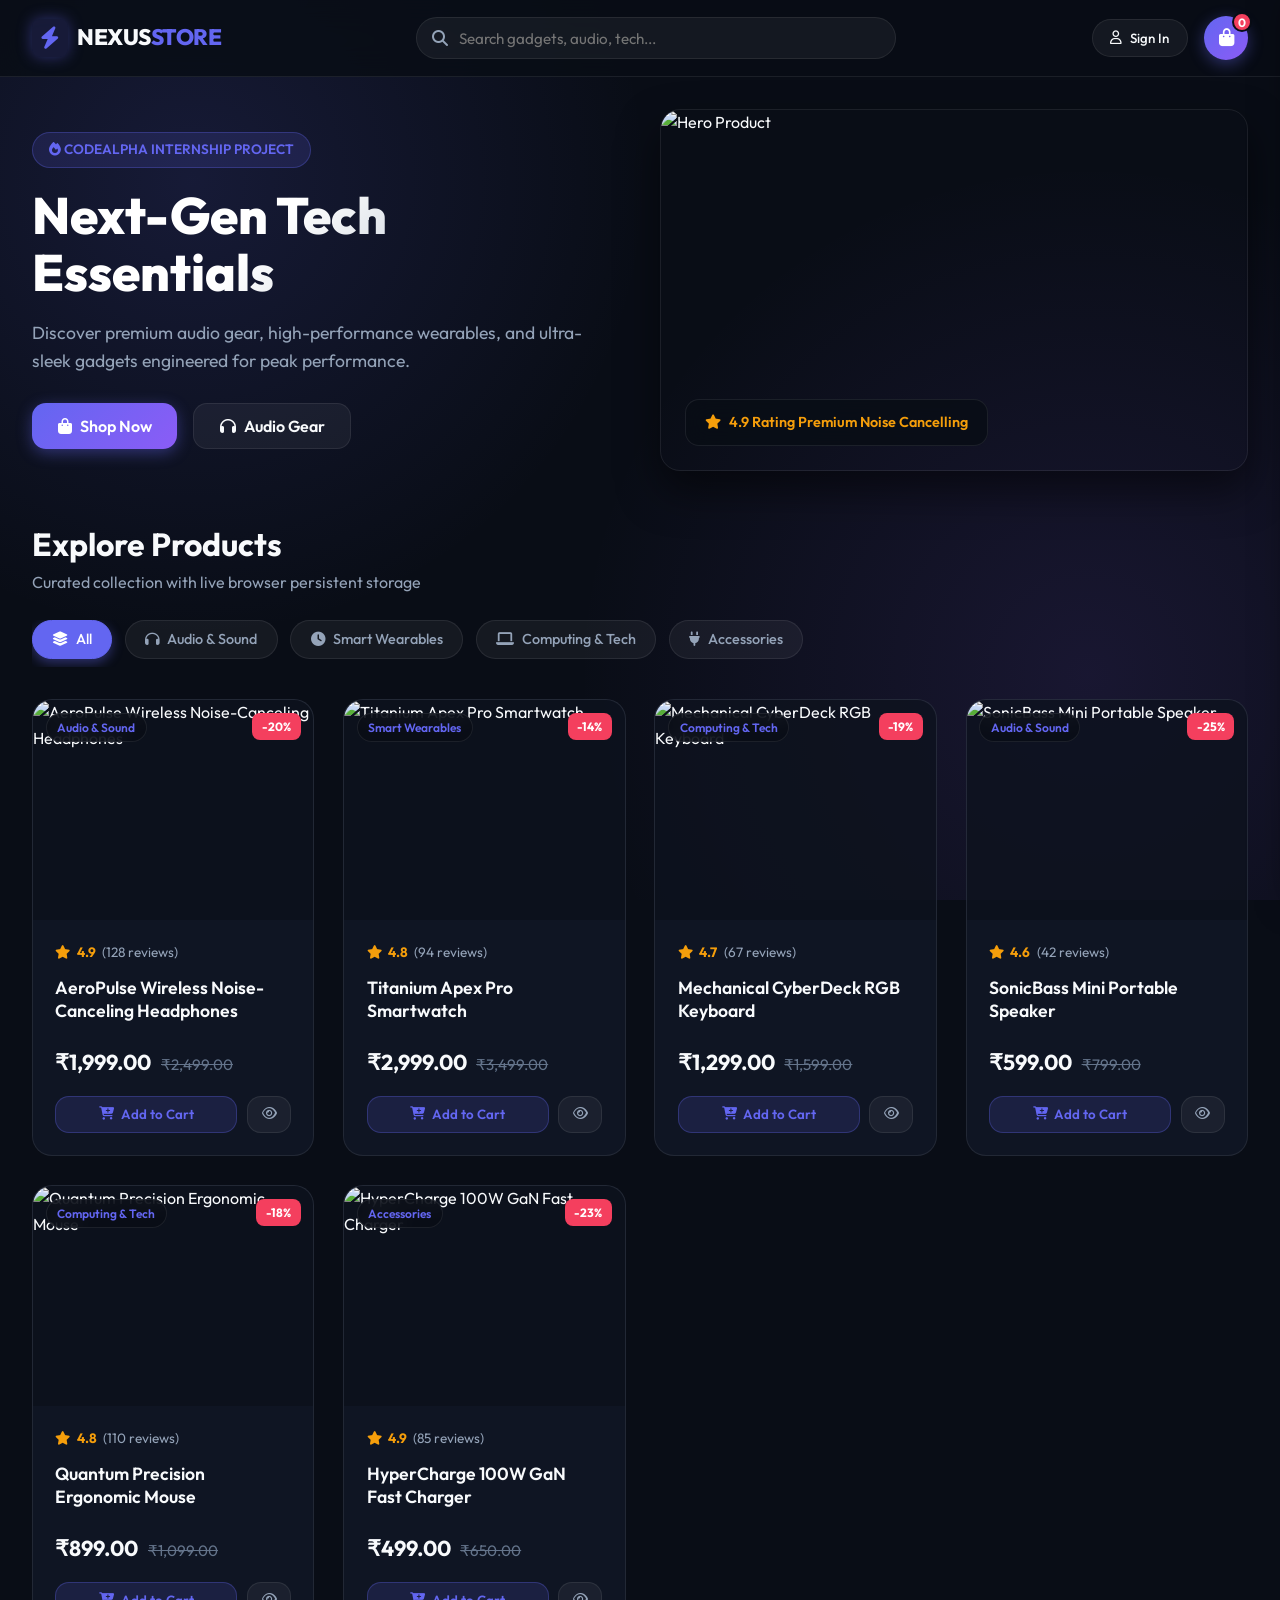
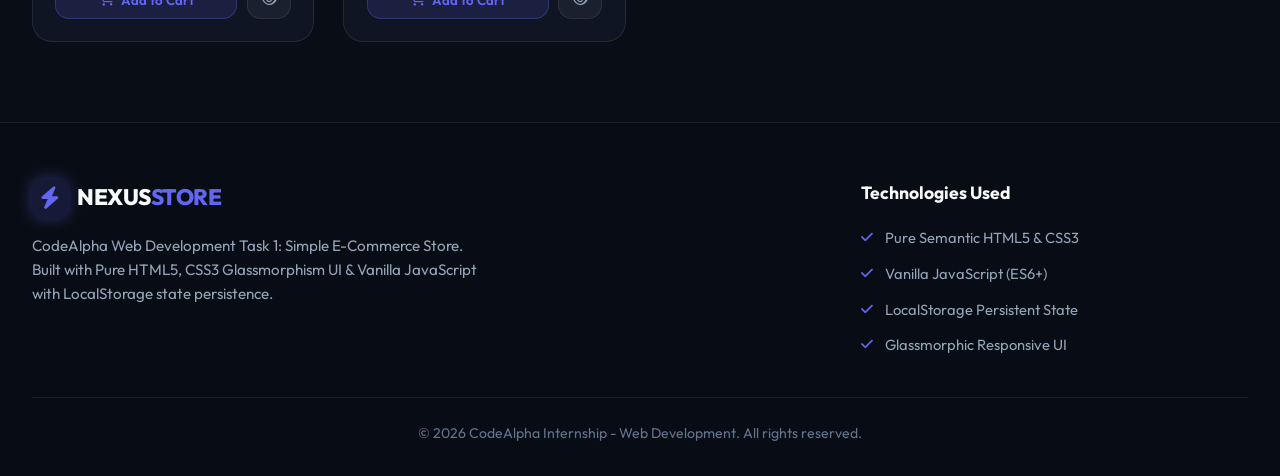
==== commit fc713cf8: "Enhance mobile responsiveness and touch-friendly interface across all screen sizes" ====
--- a/index.html
+++ b/index.html
@@ -3,6 +3,7 @@
 <head>
     <meta charset="UTF-8">
     <meta name="viewport" content="width=device-width, initial-scale=1.0">
+    <meta name="theme-color" content="#090d16">
     <title>NEXUS - Modern E-Commerce Experience</title>
     <!-- FontAwesome & Google Fonts -->
     <link rel="stylesheet" href="https://cdnjs.cloudflare.com/ajax/libs/font-awesome/6.4.0/css/all.min.css">
--- a/styles.css
+++ b/styles.css
@@ -768,6 +768,63 @@
     max-width: 800px;
 }
 
+.product-modal-grid {
+    display: grid;
+    grid-template-columns: 1fr 1fr;
+    gap: 2rem;
+    align-items: center;
+}
+
+.product-modal-image-wrap {
+    border-radius: var(--radius-md);
+    overflow: hidden;
+    border: 1px solid var(--border-color);
+}
+
+.product-modal-image {
+    width: 100%;
+    height: 320px;
+    object-fit: cover;
+    display: block;
+}
+
+.product-modal-details {
+    display: flex;
+    flex-direction: column;
+}
+
+.product-modal-tag {
+    position: static;
+    display: inline-block;
+    align-self: flex-start;
+    margin-bottom: 0.8rem;
+}
+
+.product-modal-title {
+    font-size: 1.7rem;
+    font-weight: 700;
+    margin-bottom: 0.5rem;
+    line-height: 1.25;
+}
+
+.product-modal-rating {
+    margin-bottom: 1rem;
+}
+
+.product-modal-desc {
+    color: var(--text-muted);
+    font-size: 0.95rem;
+    margin-bottom: 1.5rem;
+    line-height: 1.6;
+}
+
+.product-modal-price {
+    font-size: 2rem;
+    font-weight: 800;
+    color: var(--text-main);
+    margin-bottom: 1.5rem;
+}
+
 .modal-close-btn {
     position: absolute;
     top: 1.2rem;
@@ -936,12 +993,419 @@
     to { transform: rotate(360deg); }
 }
 
-/* RESPONSIVE */
-@media (max-width: 900px) {
+/* ========================================================
+   FOOTER STYLING
+   ======================================================== */
+.footer {
+    background: rgba(9, 13, 22, 0.95);
+    border-top: 1px solid var(--border-color);
+    padding: 3.5rem 2rem 2rem;
+    margin-top: 5rem;
+}
+
+.footer-container {
+    max-width: 1280px;
+    margin: 0 auto;
+    display: grid;
+    grid-template-columns: 2fr 1fr;
+    gap: 3.5rem;
+}
+
+.footer-brand p {
+    color: var(--text-muted);
+    margin-top: 1rem;
+    font-size: 0.95rem;
+    line-height: 1.6;
+    max-width: 460px;
+}
+
+.footer-links h4 {
+    color: var(--text-main);
+    font-size: 1.1rem;
+    margin-bottom: 1.2rem;
+    font-weight: 700;
+}
+
+.footer-links ul {
+    list-style: none;
+    display: flex;
+    flex-direction: column;
+    gap: 0.75rem;
+}
+
+.footer-links li {
+    color: var(--text-muted);
+    font-size: 0.92rem;
+    display: flex;
+    align-items: center;
+    gap: 0.75rem;
+}
+
+.footer-links li i {
+    color: var(--primary);
+    font-size: 0.85rem;
+}
+
+.footer-bottom {
+    max-width: 1280px;
+    margin: 2.5rem auto 0;
+    padding-top: 1.5rem;
+    border-top: 1px solid var(--border-color);
+    text-align: center;
+    color: var(--text-dim);
+    font-size: 0.88rem;
+}
+
+/* ========================================================
+   RESPONSIVE DESIGN & MOBILE OPTIMIZATIONS
+   ======================================================== */
+
+/* Touch & tap enhancements for mobile devices */
+@media (hover: none) and (pointer: coarse) {
+    button, .nav-btn, .category-chip, .qty-btn, .add-cart-btn, .quick-view-btn {
+        touch-action: manipulation;
+        -webkit-tap-highlight-color: transparent;
+    }
+}
+
+/* Smooth horizontal scroll without scrollbar on category bar */
+.categories-bar {
+    -webkit-overflow-scrolling: touch;
+    scrollbar-width: none;
+}
+.categories-bar::-webkit-scrollbar {
+    display: none;
+}
+
+/* TABLET (max-width: 992px) */
+@media (max-width: 992px) {
     .hero-section {
         grid-template-columns: 1fr;
-    }
+        gap: 2.5rem;
+        margin: 2rem auto;
+        padding: 0 1.5rem;
+    }
+
     .hero-content h1 {
-        font-size: 2.3rem;
-    }
-}
+        font-size: 2.6rem;
+    }
+
+    .hero-image {
+        height: 300px;
+    }
+
+    .product-modal-grid {
+        gap: 1.5rem;
+    }
+
+    .footer-container {
+        grid-template-columns: 1fr;
+        gap: 2.5rem;
+    }
+}
+
+/* LARGE MOBILE & SMALL TABLET (max-width: 768px) */
+@media (max-width: 768px) {
+    /* Prevent iOS Safari from zooming into form inputs */
+    input, select, textarea {
+        font-size: 16px !important;
+    }
+
+    /* Navbar 2-Row Stack Layout */
+    .navbar {
+        padding: 0.75rem 1rem;
+    }
+
+    .nav-container {
+        flex-wrap: wrap;
+        gap: 0.75rem;
+    }
+
+    .logo {
+        font-size: 1.25rem;
+    }
+
+    .logo-icon {
+        padding: 0.4rem;
+        font-size: 0.95rem;
+    }
+
+    /* Full width search bar on row 2 */
+    .search-bar-container {
+        order: 3;
+        width: 100%;
+        max-width: 100%;
+        margin-top: 0.25rem;
+    }
+
+    .search-bar-container input {
+        padding: 0.6rem 1rem 0.6rem 2.4rem;
+    }
+
+    .nav-actions {
+        gap: 0.6rem;
+    }
+
+    .nav-btn {
+        padding: 0.5rem 0.85rem;
+        font-size: 0.88rem;
+    }
+
+    .cart-trigger-btn {
+        width: 40px;
+        height: 40px;
+    }
+
+    /* Hero Section */
+    .hero-section {
+        padding: 0 1rem;
+        margin: 1.5rem auto;
+    }
+
+    .hero-content h1 {
+        font-size: 2.2rem;
+    }
+
+    .hero-content p {
+        font-size: 1rem;
+    }
+
+    .hero-image {
+        height: 250px;
+    }
+
+    /* Shop Section */
+    .shop-container {
+        margin: 2rem auto;
+        padding: 0 1rem;
+    }
+
+    .section-title {
+        font-size: 1.7rem;
+    }
+
+    .section-subtitle {
+        font-size: 0.92rem;
+    }
+
+    .product-grid {
+        grid-template-columns: repeat(auto-fill, minmax(230px, 1fr));
+        gap: 1.2rem;
+    }
+
+    /* Product Quick View Modal */
+    .product-modal-grid {
+        grid-template-columns: 1fr;
+        gap: 1.2rem;
+    }
+
+    .product-modal-image {
+        height: 240px;
+    }
+
+    .product-modal-title {
+        font-size: 1.45rem;
+    }
+
+    .product-modal-price {
+        font-size: 1.6rem;
+        margin-bottom: 1.2rem;
+    }
+
+    /* Form rows collapse to single column */
+    .form-row {
+        grid-template-columns: 1fr;
+        gap: 0;
+    }
+
+    /* Footer */
+    .footer {
+        padding: 2.5rem 1rem 1.5rem;
+        margin-top: 3.5rem;
+    }
+}
+
+/* SMARTPHONES (max-width: 480px) */
+@media (max-width: 480px) {
+    /* Navbar button text hidden for clean icon-only bar */
+    .nav-btn span {
+        display: none;
+    }
+
+    .nav-btn {
+        padding: 0.55rem 0.75rem;
+        border-radius: var(--radius-full);
+    }
+
+    .nav-btn i {
+        font-size: 1rem;
+    }
+
+    /* Hero text & buttons */
+    .hero-content h1 {
+        font-size: 1.85rem;
+        line-height: 1.2;
+    }
+
+    .hero-cta-buttons {
+        flex-direction: column;
+        width: 100%;
+        gap: 0.75rem;
+    }
+
+    .hero-cta-buttons .btn {
+        width: 100%;
+    }
+
+    .hero-image {
+        height: 200px;
+    }
+
+    .hero-floating-badge {
+        bottom: 0.8rem;
+        left: 0.8rem;
+        padding: 0.45rem 0.85rem;
+        font-size: 0.78rem;
+    }
+
+    /* Product Grid single column on small phones */
+    .product-grid {
+        grid-template-columns: 1fr;
+        gap: 1.2rem;
+    }
+
+    .product-card {
+        border-radius: var(--radius-md);
+    }
+
+    .product-image-wrap {
+        height: 210px;
+    }
+
+    .product-title {
+        font-size: 1.05rem;
+    }
+
+    /* Cart Drawer full width on mobile */
+    .cart-drawer {
+        width: 100%;
+        max-width: 100vw;
+        right: -100%;
+    }
+
+    .cart-header {
+        padding: 1.2rem 1rem;
+    }
+
+    .cart-body {
+        padding: 1rem;
+        gap: 0.9rem;
+    }
+
+    .cart-item {
+        grid-template-columns: 55px 1fr auto;
+        gap: 0.75rem;
+        padding: 0.7rem;
+    }
+
+    .cart-item img {
+        width: 55px;
+        height: 55px;
+    }
+
+    .cart-item-info h4 {
+        font-size: 0.88rem;
+        line-height: 1.3;
+    }
+
+    .cart-item-price {
+        font-size: 0.95rem;
+    }
+
+    .qty-controls {
+        gap: 0.35rem;
+    }
+
+    .qty-btn {
+        width: 28px;
+        height: 28px;
+        font-size: 0.9rem;
+    }
+
+    .cart-footer {
+        padding: 1.2rem 1rem;
+    }
+
+    /* Modals bottom sheet style on mobile */
+    .modal {
+        padding: 0.5rem;
+        align-items: flex-end;
+    }
+
+    .modal-content {
+        padding: 1.4rem 1.1rem;
+        border-radius: var(--radius-lg) var(--radius-lg) 0 0;
+        max-height: 92vh;
+        width: 100%;
+    }
+
+    .modal-close-btn {
+        top: 0.9rem;
+        right: 0.9rem;
+        width: 32px;
+        height: 32px;
+    }
+
+    .checkout-header h2 {
+        font-size: 1.35rem;
+    }
+
+    .checkout-header p {
+        font-size: 0.85rem;
+    }
+
+    .order-summary-box {
+        padding: 0.9rem;
+    }
+
+    /* Toast Notification full-width at bottom */
+    .toast-container {
+        left: 0.75rem;
+        right: 0.75rem;
+        bottom: 0.75rem;
+        align-items: center;
+    }
+
+    .toast {
+        width: 100%;
+        justify-content: center;
+        padding: 0.75rem 1rem;
+        font-size: 0.88rem;
+    }
+
+    .category-chip {
+        padding: 0.5rem 0.9rem;
+        font-size: 0.82rem;
+    }
+}
+
+/* EXTRA SMALL SCREENS (max-width: 360px) */
+@media (max-width: 360px) {
+    .logo {
+        font-size: 1.1rem;
+    }
+
+    .hero-content h1 {
+        font-size: 1.6rem;
+    }
+
+    .cart-item {
+        grid-template-columns: 48px 1fr;
+        grid-template-rows: auto auto;
+    }
+
+    .cart-item .qty-controls {
+        grid-column: 1 / -1;
+        justify-content: flex-end;
+    }
+}
